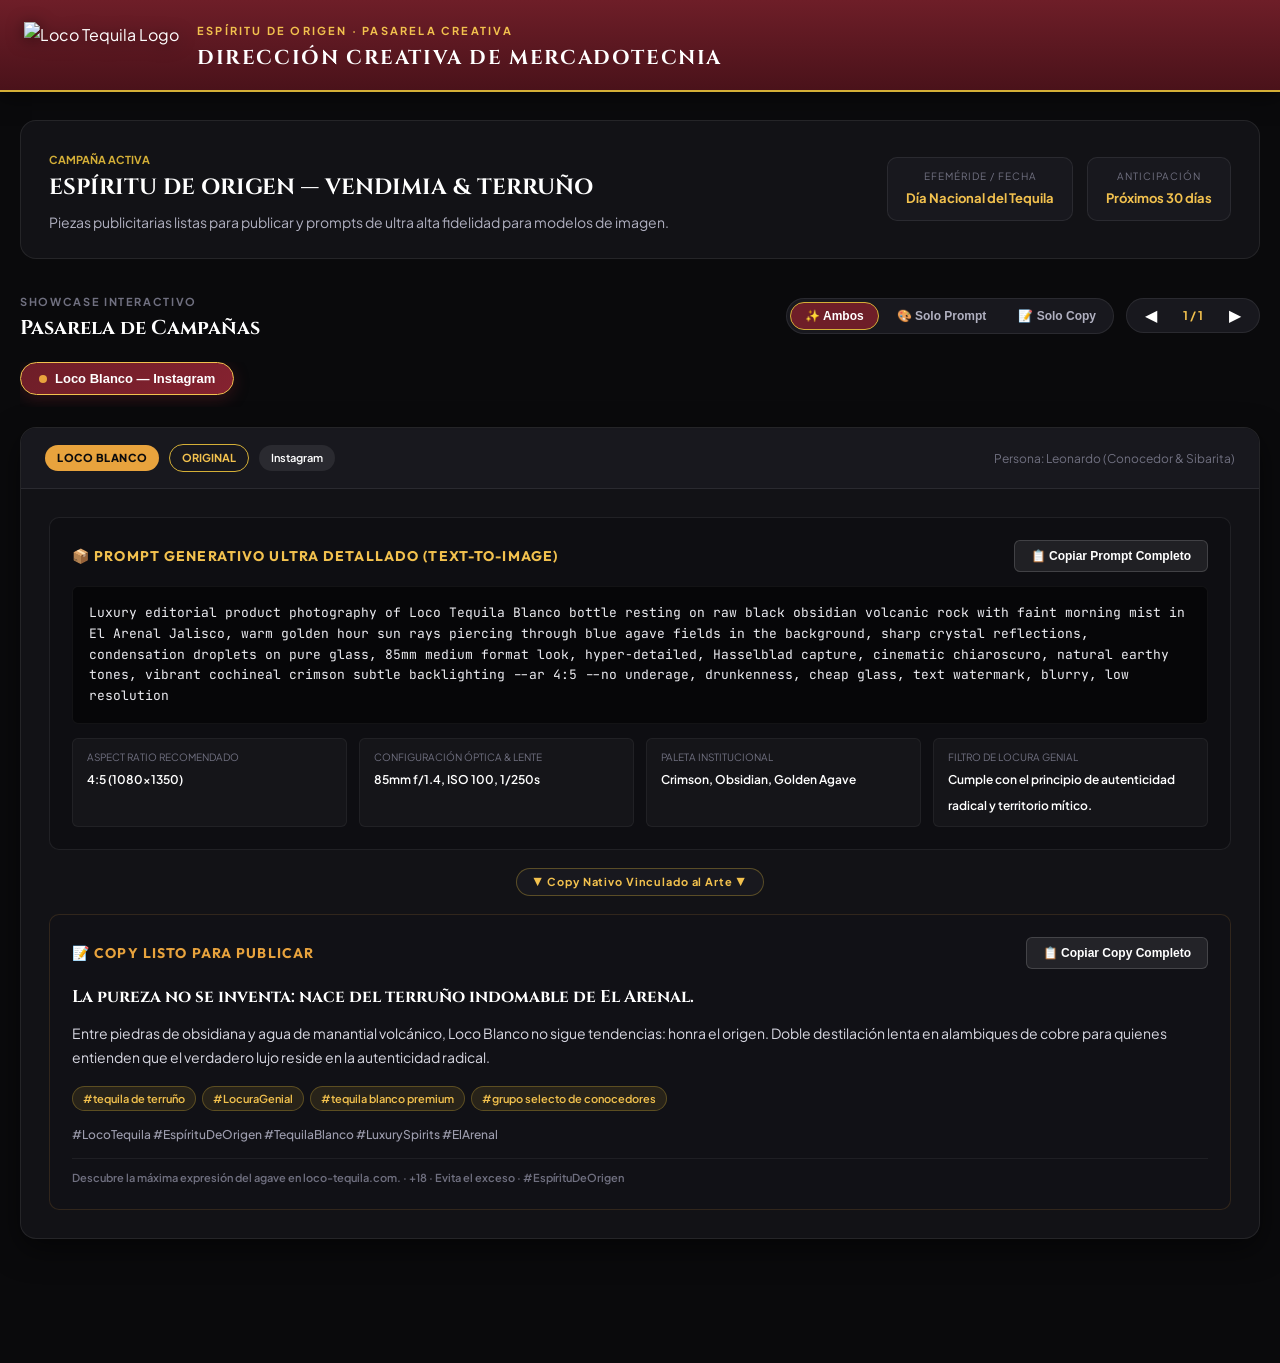
==== references/showcase-template.html @ d639bde7 "Cambios en el HTML y flujo principal" ====
<!DOCTYPE html>
<html lang="es">
<head>
  <meta charset="UTF-8">
  <meta name="viewport" content="width=device-width, initial-scale=1.0">
  <title>Loco Tequila — Pasarela Creativa</title>
  <link rel="preconnect" href="https://fonts.googleapis.com">
  <link rel="preconnect" href="https://fonts.gstatic.com" crossorigin>
  <link href="https://fonts.googleapis.com/css2?family=Cinzel:wght@500;700;800&family=Outfit:wght@300;400;500;600;700&family=Plus+Jakarta+Sans:wght@400;500;600;700&family=JetBrains+Mono:wght@400;500&display=swap" rel="stylesheet">
  <style>
    :root {
      --brand-maroon: #6E1E28;
      --brand-maroon-dark: #4A121A;
      --brand-gold: #D4AF37;
      --brand-gold-bright: #F2C14E;
      --bg-dark: #0A0A0C;
      --bg-card: #121216;
      --bg-card-elevated: #18181E;
      --text-primary: #FFFFFF;
      --text-secondary: #B0B0C0;
      --text-muted: #707080;
      --border-subtle: rgba(255, 255, 255, 0.08);
      --border-gold: rgba(212, 175, 55, 0.35);
      --radius-sm: 6px;
      --radius-md: 10px;
      --radius-lg: 16px;
      --radius-full: 9999px;
      --transition: all 0.25s cubic-bezier(0.4, 0, 0.2, 1);
    }
    * { margin: 0; padding: 0; box-sizing: border-box; }
    body {
      background-color: var(--bg-dark);
      color: var(--text-primary);
      font-family: 'Plus Jakarta Sans', sans-serif;
      line-height: 1.6;
      padding-bottom: 60px;
    }
    /* Top Bar */
    .top-bar {
      background: linear-gradient(180deg, var(--brand-maroon) 0%, var(--brand-maroon-dark) 100%);
      border-bottom: 2px solid var(--brand-gold);
      padding: 16px 24px;
      box-shadow: 0 4px 20px rgba(0, 0, 0, 0.6);
    }
    .header-content {
      max-width: 1300px;
      margin: 0 auto;
      display: flex;
      justify-content: space-between;
      align-items: center;
      flex-wrap: wrap;
      gap: 16px;
    }
    .brand-group {
      display: flex;
      align-items: center;
      gap: 18px;
    }
    .logo-badge {
      display: inline-flex;
      align-items: center;
      justify-content: center;
      background: rgba(0,0,0,0.3);
      border: 1px solid var(--brand-gold);
      padding: 6px 14px;
      border-radius: var(--radius-sm);
    }
    .logo-badge svg {
      height: 38px;
      width: auto;
    }
    .titles .tag {
      font-size: 11px;
      text-transform: uppercase;
      letter-spacing: 0.2em;
      color: var(--brand-gold-bright);
      font-weight: 700;
    }
    .titles h1 {
      font-family: 'Cinzel', serif;
      font-size: 20px;
      font-weight: 700;
      color: #FFFFFF;
      letter-spacing: 0.08em;
    }
    /* Main Layout */
    .main-content {
      max-width: 1300px;
      margin: 0 auto;
      padding: 28px 20px;
    }
    /* Hero */
    .campaign-hero {
      background: var(--bg-card);
      border: 1px solid var(--border-subtle);
      border-radius: var(--radius-lg);
      padding: 24px 28px;
      margin-bottom: 28px;
      display: flex;
      justify-content: space-between;
      align-items: center;
      flex-wrap: wrap;
      gap: 20px;
    }
    .hero-info h2 {
      font-family: 'Cinzel', serif;
      font-size: 22px;
      color: #FFFFFF;
      margin-bottom: 6px;
    }
    .hero-info p {
      color: var(--text-secondary);
      font-size: 14px;
    }
    .hero-chips {
      display: flex;
      gap: 14px;
    }
    .hero-chip {
      background: var(--bg-card-elevated);
      border: 1px solid var(--border-subtle);
      padding: 10px 18px;
      border-radius: var(--radius-md);
      text-align: center;
    }
    .hero-chip .lbl {
      font-size: 10px;
      text-transform: uppercase;
      color: var(--text-muted);
      letter-spacing: 0.1em;
      display: block;
    }
    .hero-chip .val {
      font-size: 13px;
      font-weight: 700;
      color: var(--brand-gold-bright);
    }
    /* Controls Bar */
    .controls-bar {
      display: flex;
      justify-content: space-between;
      align-items: center;
      margin-bottom: 18px;
      flex-wrap: wrap;
      gap: 14px;
    }
    .controls-bar h3 {
      font-family: 'Cinzel', serif;
      font-size: 20px;
      color: #FFFFFF;
    }
    .action-controls {
      display: flex;
      align-items: center;
      gap: 12px;
      flex-wrap: wrap;
    }
    .view-switch {
      display: flex;
      background: var(--bg-card-elevated);
      border: 1px solid var(--border-subtle);
      border-radius: var(--radius-full);
      padding: 3px;
      gap: 4px;
    }
    .view-btn {
      background: transparent;
      border: none;
      color: var(--text-secondary);
      padding: 6px 14px;
      border-radius: var(--radius-full);
      font-size: 12px;
      font-weight: 600;
      cursor: pointer;
      transition: var(--transition);
    }
    .view-btn:hover { color: #FFFFFF; }
    .view-btn.active {
      background: var(--brand-maroon);
      color: #FFFFFF;
      border: 1px solid var(--brand-gold);
    }
    .pager {
      display: flex;
      align-items: center;
      background: var(--bg-card-elevated);
      border: 1px solid var(--border-subtle);
      border-radius: var(--radius-full);
      padding: 3px 10px;
      gap: 8px;
    }
    .pager-btn {
      background: transparent;
      border: none;
      color: var(--text-primary);
      cursor: pointer;
      font-size: 16px;
      padding: 4px 8px;
      transition: var(--transition);
    }
    .pager-btn:hover { color: var(--brand-gold-bright); transform: scale(1.15); }
    .pager-counter {
      font-size: 12px;
      font-weight: 700;
      color: var(--brand-gold-bright);
      min-width: 40px;
      text-align: center;
    }
    /* Concept Tabs */
    .tabs-track {
      display: flex;
      gap: 10px;
      overflow-x: auto;
      padding-bottom: 12px;
      margin-bottom: 20px;
    }
    .tab-pill {
      background: var(--bg-card);
      border: 1px solid var(--border-subtle);
      color: var(--text-secondary);
      padding: 8px 18px;
      border-radius: var(--radius-full);
      font-size: 13px;
      font-weight: 600;
      cursor: pointer;
      white-space: nowrap;
      transition: var(--transition);
      display: flex;
      align-items: center;
      gap: 8px;
    }
    .tab-pill:hover { background: var(--bg-card-elevated); color: #FFFFFF; }
    .tab-pill.active {
      background: linear-gradient(135deg, var(--brand-maroon) 0%, #852230 100%);
      color: #FFFFFF;
      border-color: var(--brand-gold-bright);
      box-shadow: 0 4px 15px rgba(110, 30, 40, 0.4);
    }
    .tab-pill .dot {
      width: 8px;
      height: 8px;
      border-radius: 50%;
    }
    /* Stage Card */
    .stage-card {
      background: var(--bg-card);
      border: 1px solid var(--border-subtle);
      border-radius: var(--radius-lg);
      overflow: hidden;
      box-shadow: 0 10px 30px rgba(0, 0, 0, 0.5);
      margin-bottom: 36px;
    }
    .stage-card-header {
      background: var(--bg-card-elevated);
      border-bottom: 1px solid var(--border-subtle);
      padding: 16px 24px;
      display: flex;
      justify-content: space-between;
      align-items: center;
      flex-wrap: wrap;
      gap: 12px;
    }
    .badges-row {
      display: flex;
      align-items: center;
      gap: 10px;
    }
    .sku-badge {
      background: #E8A33D;
      color: #0A0A0C;
      padding: 4px 12px;
      border-radius: var(--radius-full);
      font-size: 11px;
      font-weight: 800;
      text-transform: uppercase;
      letter-spacing: 0.05em;
    }
    .inv-badge {
      border: 1px solid var(--brand-gold);
      color: var(--brand-gold-bright);
      padding: 4px 12px;
      border-radius: var(--radius-full);
      font-size: 11px;
      font-weight: 700;
      text-transform: uppercase;
    }
    .plat-badge {
      background: rgba(255, 255, 255, 0.08);
      color: #FFFFFF;
      padding: 4px 12px;
      border-radius: var(--radius-full);
      font-size: 11px;
      font-weight: 600;
    }
    .persona-tag {
      font-size: 12px;
      color: var(--text-muted);
    }
    .stage-content {
      padding: 28px;
      display: flex;
      flex-direction: column;
      gap: 28px;
    }
    /* Prompt Zone */
    .prompt-box {
      background: #0E0E12;
      border: 1px solid rgba(255, 255, 255, 0.08);
      border-radius: var(--radius-md);
      padding: 22px;
    }
    .box-top {
      display: flex;
      justify-content: space-between;
      align-items: center;
      margin-bottom: 14px;
      flex-wrap: wrap;
      gap: 10px;
    }
    .box-title {
      font-family: 'Outfit', sans-serif;
      font-size: 14px;
      font-weight: 700;
      color: var(--brand-gold-bright);
      text-transform: uppercase;
      letter-spacing: 0.08em;
    }
    .btn-copy {
      background: rgba(255, 255, 255, 0.08);
      border: 1px solid rgba(255, 255, 255, 0.15);
      color: #FFFFFF;
      padding: 8px 16px;
      border-radius: var(--radius-sm);
      font-size: 12px;
      font-weight: 600;
      cursor: pointer;
      transition: var(--transition);
      display: inline-flex;
      align-items: center;
      gap: 6px;
    }
    .btn-copy:hover {
      background: var(--brand-maroon);
      border-color: var(--brand-gold-bright);
      transform: translateY(-1px);
    }
    .btn-copy.copied {
      background: #1B5E20 !important;
      border-color: #4CAF50 !important;
      color: #FFFFFF !important;
    }
    .prompt-text {
      background: #060608;
      border: 1px solid rgba(255, 255, 255, 0.05);
      border-radius: var(--radius-sm);
      padding: 16px;
      font-family: 'JetBrains Mono', Consolas, monospace;
      font-size: 13px;
      color: #ECECF1;
      line-height: 1.6;
      white-space: pre-wrap;
      word-break: break-word;
      min-height: 80px;
    }
    .meta-grid {
      display: grid;
      grid-template-columns: repeat(auto-fit, minmax(200px, 1fr));
      gap: 12px;
      margin-top: 14px;
    }
    .meta-item {
      background: rgba(255, 255, 255, 0.03);
      border: 1px solid rgba(255, 255, 255, 0.05);
      padding: 10px 14px;
      border-radius: var(--radius-sm);
    }
    .meta-item .m-lbl {
      font-size: 10px;
      text-transform: uppercase;
      color: var(--text-muted);
      display: block;
    }
    .meta-item .m-val {
      font-size: 12px;
      font-weight: 600;
      color: #FFFFFF;
    }
    /* Divider */
    .flow-connector {
      display: flex;
      align-items: center;
      justify-content: center;
      margin: -10px 0;
    }
    .flow-badge {
      background: var(--bg-card-elevated);
      border: 1px solid var(--border-gold);
      color: var(--brand-gold-bright);
      font-size: 11px;
      font-weight: 700;
      padding: 4px 16px;
      border-radius: var(--radius-full);
      letter-spacing: 0.08em;
    }
    /* Copy Zone */
    .copy-box {
      background: #111116;
      border: 1px solid rgba(232, 163, 61, 0.15);
      border-radius: var(--radius-md);
      padding: 22px;
    }
    .copy-headline {
      font-family: 'Cinzel', serif;
      font-size: 17px;
      color: #FFFFFF;
      margin-bottom: 12px;
      font-weight: 700;
    }
    .copy-body {
      font-size: 14px;
      color: #D8D8E2;
      line-height: 1.7;
      white-space: pre-wrap;
      margin-bottom: 16px;
    }
    .keywords-row {
      display: flex;
      flex-wrap: wrap;
      gap: 6px;
      margin-bottom: 14px;
    }
    .kw-tag {
      background: rgba(212, 175, 55, 0.12);
      border: 1px solid rgba(212, 175, 55, 0.3);
      color: var(--brand-gold-bright);
      padding: 3px 10px;
      border-radius: var(--radius-full);
      font-size: 11px;
      font-weight: 600;
    }
    .hashtags-row {
      font-size: 12px;
      color: #9D9DAE;
      margin-bottom: 14px;
      font-weight: 500;
    }
    .legal-row {
      font-size: 11px;
      color: var(--text-muted);
      border-top: 1px solid rgba(255, 255, 255, 0.06);
      padding-top: 10px;
      font-weight: 600;
    }
    /* Utility */
    .zone-hidden { display: none !important; }
    /* Toast */
    .toast-box {
      position: fixed;
      bottom: 24px;
      right: 24px;
      background: #1B5E20;
      color: #FFFFFF;
      padding: 12px 20px;
      border-radius: var(--radius-md);
      font-size: 13px;
      font-weight: 600;
      box-shadow: 0 4px 15px rgba(0,0,0,0.4);
      display: none;
      z-index: 1000;
      animation: fadeIn 0.3s ease;
    }
    @keyframes fadeIn { from { opacity: 0; transform: translateY(10px); } to { opacity: 1; transform: translateY(0); } }
  </style>
</head>
<body>

  <!-- Top Bar -->
  <header class="top-bar">
    <div class="header-content">
      <div class="brand-group">
        <div class="logo-badge" style="background: transparent; border: none; padding: 0;">
          <img src="assets/Loco_Tequila_Logo_white.svg" alt="Loco Tequila Logo" style="height: 46px; width: auto; filter: drop-shadow(0 2px 8px rgba(0,0,0,0.5));">
        </div>
        <div class="titles">
          <span class="tag">Espíritu de Origen · Pasarela Creativa</span>
          <h1>DIRECCIÓN CREATIVA DE MERCADOTECNIA</h1>
        </div>
      </div>
    </div>
  </header>

  <!-- Main Container -->
  <main class="main-content">

    <!-- Hero Context -->
    <section class="campaign-hero">
      <div class="hero-info">
        <span class="tag" style="color: var(--brand-gold); font-size: 11px; font-weight: 700; text-transform: uppercase;">CAMPAÑA ACTIVA</span>
        <h2 id="hero-campaign-title">ESPÍRITU DE ORIGEN — CAMPAÑA INTEGRAL</h2>
        <p id="hero-campaign-subtitle">Prompts ultra detallados para modelos de imagen y copies listos para publicar.</p>
      </div>
      <div class="hero-chips">
        <div class="hero-chip">
          <span class="lbl">EFEMÉRIDE / FECHA</span>
          <span id="hero-date-val" class="val">Día del Tequila</span>
        </div>
        <div class="hero-chip">
          <span class="lbl">ANTICIPACIÓN</span>
          <span class="val">Próximos 30 días</span>
        </div>
      </div>
    </section>

    <!-- Controls -->
    <div class="controls-bar">
      <div>
        <span style="font-size: 11px; text-transform: uppercase; color: var(--text-muted); letter-spacing: 0.15em; font-weight: 700;">SHOWCASE INTERACTIVO</span>
        <h3>Pasarela de Campañas</h3>
      </div>
      <div class="action-controls">
        <div class="view-switch">
          <button id="view-btn-all" class="view-btn active" onclick="setViewMode('all')">✨ Ambos</button>
          <button id="view-btn-prompt" class="view-btn" onclick="setViewMode('prompt')">🎨 Solo Prompt</button>
          <button id="view-btn-copy" class="view-btn" onclick="setViewMode('copy')">📝 Solo Copy</button>
        </div>
        <div class="pager">
          <button class="pager-btn" onclick="prevConcept()" aria-label="Anterior">◀</button>
          <span id="concept-counter" class="pager-counter">1 / 1</span>
          <button class="pager-btn" onclick="nextConcept()" aria-label="Siguiente">▶</button>
        </div>
      </div>
    </div>

    <!-- Concept Tabs -->
    <div id="tabs-container" class="tabs-track"></div>

    <!-- Stage Card -->
    <div class="stage-card">
      <div class="stage-card-header">
        <div class="badges-row">
          <span id="stage-sku" class="sku-badge">Loco Blanco</span>
          <span id="stage-inv" class="inv-badge">Original</span>
          <span id="stage-plat" class="plat-badge">Instagram</span>
        </div>
        <div id="stage-persona" class="persona-tag">Persona: Leonardo</div>
      </div>

      <div class="stage-content">

        <!-- PROMPT ZONE -->
        <div id="zone-prompt" class="prompt-box">
          <div class="box-top">
            <span class="box-title">📦 Prompt Generativo Ultra Detallado (Text-to-Image)</span>
            <button class="btn-copy" onclick="copyCurrentPrompt(this)">
              📋 Copiar Prompt Completo
            </button>
          </div>
          <div id="prompt-text-display" class="prompt-text">Cargando prompt...</div>
          <div class="meta-grid">
            <div class="meta-item">
              <span class="m-lbl">Aspect Ratio Recomendado</span>
              <span id="meta-ar" class="m-val">4:5 (1080x1350)</span>
            </div>
            <div class="meta-item">
              <span class="m-lbl">Configuración Óptica & Lente</span>
              <span id="meta-cam" class="m-val">85mm f/1.4</span>
            </div>
            <div class="meta-item">
              <span class="m-lbl">Paleta Institucional</span>
              <span id="meta-pal" class="m-val">Crimson, Obsidian, Golden</span>
            </div>
            <div class="meta-item">
              <span class="m-lbl">Filtro de Locura Genial</span>
              <span id="meta-fil" class="m-val">Aprobado</span>
            </div>
          </div>
        </div>

        <!-- FLOW CONNECTOR -->
        <div id="zone-connector" class="flow-connector">
          <span class="flow-badge">▼ Copy Nativo Vinculado al Arte ▼</span>
        </div>

        <!-- COPY ZONE -->
        <div id="zone-copy" class="copy-box">
          <div class="box-top">
            <span class="box-title" style="color: #E8A33D;">📝 Copy Listo para Publicar</span>
            <button class="btn-copy" onclick="copyCurrentCopy(this)">
              📋 Copiar Copy Completo
            </button>
          </div>
          <div id="copy-headline-display" class="copy-headline">Cargando titular...</div>
          <div id="copy-body-display" class="copy-body">Cargando cuerpo de texto...</div>
          <div id="copy-keywords-container" class="keywords-row"></div>
          <div id="copy-hashtags-display" class="hashtags-row"></div>
          <div id="copy-legal-display" class="legal-row">+18 · Evita el exceso · #EspírituDeOrigen</div>
        </div>

      </div>
    </div>

  </main>

  <!-- Toast Notification -->
  <div id="toast-msg" class="toast-box">✓ Copiado al portapapeles con éxito</div>

  <script>
    // DATASET DE CAMPAÑA (Se reemplaza dinámicamente con los datos generados)
    const CAMPAIGN = {
      title: "ESPÍRITU DE ORIGEN — VENDIMIA & TERRUÑO",
      subtitle: "Piezas publicitarias listas para publicar y prompts de ultra alta fidelidad para modelos de imagen.",
      date_context: "Día Nacional del Tequila",
      items: [
        {
          sku: "Loco Blanco",
          sku_color: "#E8A33D",
          platform: "Instagram",
          inventiveness: "Original",
          target_persona: "Leonardo (Conocedor & Sibarita)",
          concept_title: "El Alma Cristalina de El Arenal",
          prompt: {
            text: "Luxury editorial product photography of Loco Tequila Blanco bottle resting on raw black obsidian volcanic rock with faint morning mist in El Arenal Jalisco, warm golden hour sun rays piercing through blue agave fields in the background, sharp crystal reflections, condensation droplets on pure glass, 85mm medium format look, hyper-detailed, Hasselblad capture, cinematic chiaroscuro, natural earthy tones, vibrant cochineal crimson subtle backlighting --ar 4:5 --no underage, drunkenness, cheap glass, text watermark, blurry, low resolution",
            aspect_ratio: "4:5 (1080x1350)",
            camera_settings: "85mm f/1.4, ISO 100, 1/250s",
            color_palette: "Crimson, Obsidian, Golden Agave",
            negative_prompt: "underage, drunkenness, cheap glass, watermark, low quality"
          },
          copy: {
            headline: "La pureza no se inventa: nace del terruño indomable de El Arenal.",
            body: "Entre piedras de obsidiana y agua de manantial volcánico, Loco Blanco no sigue tendencias: honra el origen. Doble destilación lenta en alambiques de cobre para quienes entienden que el verdadero lujo reside en la autenticidad radical.",
            call_to_action: "Descubre la máxima expresión del agave en loco-tequila.com.",
            keywords: ["#tequila de terruño", "#LocuraGenial", "#tequila blanco premium", "#grupo selecto de conocedores"],
            hashtags: ["#LocoTequila", "#EspírituDeOrigen", "#TequilaBlanco", "#LuxurySpirits", "#ElArenal"],
            legal: "+18 · Evita el exceso · #EspírituDeOrigen"
          },
          filter_justification: "Cumple con el principio de autenticidad radical y territorio mítico."
        }
      ]
    };

    let currentIndex = 0;
    let currentMode = "all";

    function initApp() {
      if (!CAMPAIGN || !CAMPAIGN.items || CAMPAIGN.items.length === 0) return;
      document.getElementById("hero-campaign-title").textContent = CAMPAIGN.title;
      document.getElementById("hero-campaign-subtitle").textContent = CAMPAIGN.subtitle;
      document.getElementById("hero-date-val").textContent = CAMPAIGN.date_context;
      renderTabs();
      renderCurrentConcept();
    }

    function renderTabs() {
      const container = document.getElementById("tabs-container");
      container.innerHTML = "";
      CAMPAIGN.items.forEach((item, idx) => {
        const btn = document.createElement("button");
        btn.className = `tab-pill ${idx === currentIndex ? 'active' : ''}`;
        btn.innerHTML = `<span class="dot" style="background:${item.sku_color}"></span> ${item.sku} — ${item.platform}`;
        btn.onclick = () => { selectConcept(idx); };
        container.appendChild(btn);
      });
      document.getElementById("concept-counter").textContent = `${currentIndex + 1} / ${CAMPAIGN.items.length}`;
    }

    function selectConcept(idx) {
      currentIndex = idx;
      renderTabs();
      renderCurrentConcept();
    }

    function nextConcept() {
      currentIndex = (currentIndex + 1) % CAMPAIGN.items.length;
      renderTabs();
      renderCurrentConcept();
    }

    function prevConcept() {
      currentIndex = (currentIndex - 1 + CAMPAIGN.items.length) % CAMPAIGN.items.length;
      renderTabs();
      renderCurrentConcept();
    }

    function setViewMode(mode) {
      currentMode = mode;
      document.querySelectorAll(".view-btn").forEach(b => b.classList.remove("active"));
      const btnMap = { all: "view-btn-all", prompt: "view-btn-prompt", copy: "view-btn-copy" };
      if (document.getElementById(btnMap[mode])) {
        document.getElementById(btnMap[mode]).classList.add("active");
      }
      const pZone = document.getElementById("zone-prompt");
      const cZone = document.getElementById("zone-copy");
      const conn = document.getElementById("zone-connector");

      if (mode === "all") {
        pZone.classList.remove("zone-hidden");
        cZone.classList.remove("zone-hidden");
        conn.classList.remove("zone-hidden");
      } else if (mode === "prompt") {
        pZone.classList.remove("zone-hidden");
        cZone.classList.add("zone-hidden");
        conn.classList.add("zone-hidden");
      } else if (mode === "copy") {
        pZone.classList.add("zone-hidden");
        cZone.classList.remove("zone-hidden");
        conn.classList.add("zone-hidden");
      }
    }

    function renderCurrentConcept() {
      const item = CAMPAIGN.items[currentIndex];
      if (!item) return;

      document.getElementById("stage-sku").textContent = item.sku;
      document.getElementById("stage-sku").style.backgroundColor = item.sku_color;
      document.getElementById("stage-inv").textContent = item.inventiveness;
      document.getElementById("stage-plat").textContent = item.platform;
      document.getElementById("stage-persona").textContent = `Persona: ${item.target_persona}`;

      // Prompt
      document.getElementById("prompt-text-display").textContent = item.prompt.text;
      document.getElementById("meta-ar").textContent = item.prompt.aspect_ratio;
      document.getElementById("meta-cam").textContent = item.prompt.camera_settings;
      document.getElementById("meta-pal").textContent = item.prompt.color_palette;
      document.getElementById("meta-fil").textContent = item.filter_justification;

      // Copy
      document.getElementById("copy-headline-display").textContent = item.copy.headline;
      document.getElementById("copy-body-display").textContent = item.copy.body;

      const kwContainer = document.getElementById("copy-keywords-container");
      kwContainer.innerHTML = item.copy.keywords.map(k => `<span class="kw-tag">${k}</span>`).join("");
      document.getElementById("copy-hashtags-display").textContent = item.copy.hashtags.join(" ");
      document.getElementById("copy-legal-display").textContent = `${item.copy.call_to_action} · ${item.copy.legal}`;
    }

    function copyCurrentPrompt(btn) {
      const item = CAMPAIGN.items[currentIndex];
      const text = item ? item.prompt.text : document.getElementById("prompt-text-display").innerText;
      copyUniversal(text, btn, "✓ Prompt copiado al portapapeles");
    }

    function copyCurrentCopy(btn) {
      const item = CAMPAIGN.items[currentIndex];
      const text = item ? `${item.copy.headline}\n\n${item.copy.body}\n\n${item.copy.call_to_action}\n\n${item.copy.hashtags.join(" ")}\n\n${item.copy.legal}` : document.getElementById("copy-body-display").innerText;
      copyUniversal(text, btn, "✓ Copy nativo copiado al portapapeles");
    }

    function copyUniversal(text, btn, msg) {
      if (!text) return;
      let ok = false;
      try {
        const ta = document.createElement("textarea");
        ta.value = text;
        ta.style.position = "fixed";
        ta.style.left = "-9999px";
        ta.style.top = "-9999px";
        document.body.appendChild(ta);
        ta.focus();
        ta.select();
        ok = document.execCommand("copy");
        document.body.removeChild(ta);
      } catch (e) { ok = false; }

      if (!ok && navigator.clipboard && navigator.clipboard.writeText) {
        navigator.clipboard.writeText(text).catch(() => {});
      }

      if (btn) {
        const originalText = btn.innerHTML;
        btn.classList.add("copied");
        btn.innerHTML = "✓ ¡Copiado!";
        setTimeout(() => {
          btn.classList.remove("copied");
          btn.innerHTML = originalText;
        }, 1800);
      }
      showToast(msg);
    }

    function showToast(msg) {
      const toast = document.getElementById("toast-msg");
      toast.textContent = msg;
      toast.style.display = "block";
      setTimeout(() => { toast.style.display = "none"; }, 2500);
    }

    // Inicializar inmediatamente
    initApp();
  </script>
</body>
</html>
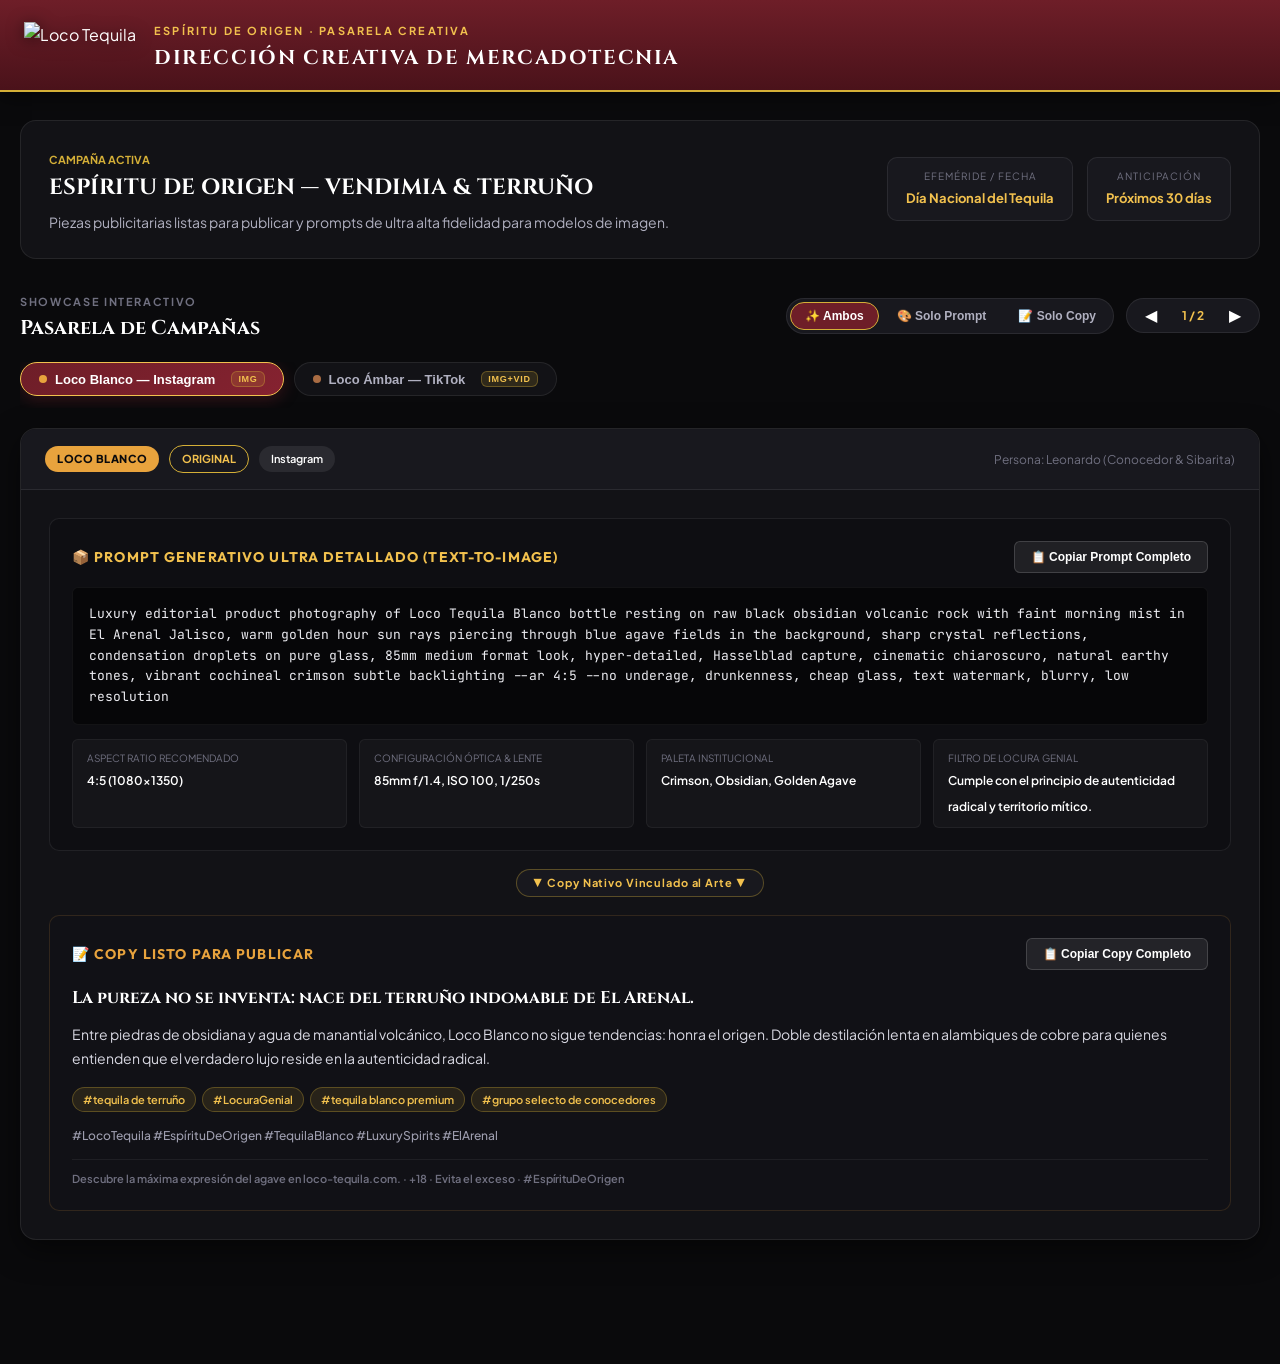
==== commit 8831197e: "Añadiendo cambios a la skill, nuevos métodos de onedrive y pruebas finales del HTML" ====
--- a/references/showcase-template.html
+++ b/references/showcase-template.html
@@ -453,6 +453,86 @@
     }
     /* Utility */
     .zone-hidden { display: none !important; }
+
+    /* Selector de medio (Imagen / Video) y desglose de escenas */
+    .box-top-actions {
+      display: flex;
+      align-items: center;
+      gap: 12px;
+      flex-wrap: wrap;
+    }
+    .media-switch {
+      display: flex;
+      gap: 4px;
+      background: var(--bg-dark);
+      border: 1px solid var(--border-subtle);
+      border-radius: var(--radius-full);
+      padding: 3px;
+    }
+    .media-btn {
+      background: transparent;
+      border: none;
+      color: var(--text-secondary);
+      font-family: inherit;
+      font-size: 11px;
+      font-weight: 600;
+      padding: 6px 14px;
+      border-radius: var(--radius-full);
+      cursor: pointer;
+      transition: var(--transition);
+      white-space: nowrap;
+    }
+    .media-btn:hover { color: #FFFFFF; }
+    .media-btn.active {
+      background: var(--brand-maroon);
+      color: #FFFFFF;
+      box-shadow: 0 0 0 1px var(--border-gold);
+    }
+    .media-badge {
+      display: inline-block;
+      margin-left: 8px;
+      font-size: 9px;
+      font-weight: 700;
+      letter-spacing: 0.08em;
+      padding: 2px 6px;
+      border-radius: var(--radius-sm);
+      background: rgba(212, 175, 55, 0.15);
+      border: 1px solid var(--border-gold);
+      color: var(--brand-gold-bright);
+      vertical-align: middle;
+    }
+    .scenes-block {
+      margin-top: 16px;
+      background: var(--bg-dark);
+      border: 1px solid var(--border-subtle);
+      border-left: 3px solid var(--brand-gold);
+      border-radius: var(--radius-md);
+      padding: 16px 20px;
+    }
+    .scenes-title {
+      display: block;
+      font-size: 11px;
+      text-transform: uppercase;
+      letter-spacing: 0.12em;
+      color: var(--brand-gold-bright);
+      font-weight: 700;
+      margin-bottom: 10px;
+    }
+    .scenes-list {
+      margin: 0;
+      padding-left: 18px;
+      color: var(--text-secondary);
+      font-size: 13px;
+      line-height: 1.7;
+    }
+    .scenes-list li { margin-bottom: 6px; }
+    .scenes-list .scene-time {
+      color: var(--brand-gold-bright);
+      font-family: 'JetBrains Mono', monospace;
+      font-size: 11px;
+      font-weight: 500;
+      margin-right: 6px;
+    }
     /* Toast */
     .toast-box {
       position: fixed;
@@ -479,7 +559,9 @@
     <div class="header-content">
       <div class="brand-group">
         <div class="logo-badge" style="background: transparent; border: none; padding: 0;">
-          <img src="assets/Loco_Tequila_Logo_white.svg" alt="Loco Tequila Logo" style="height: 46px; width: auto; filter: drop-shadow(0 2px 8px rgba(0,0,0,0.5));">
+          <!-- LOGO: sustituir src por el data-URI completo de showcase/assets/logo_base64.txt (18 KB).
+               NO usar assets/Loco_Tequila_Logo_white.svg: pesa 2.2 MB y su ruta relativa se rompe al publicar. -->
+          <img src="__LOGO_BASE64__" alt="Loco Tequila" style="height: 46px; width: auto; filter: drop-shadow(0 2px 8px rgba(0,0,0,0.5));">
         </div>
         <div class="titles">
           <span class="tag">Espíritu de Origen · Pasarela Creativa</span>
@@ -550,23 +632,34 @@
         <!-- PROMPT ZONE -->
         <div id="zone-prompt" class="prompt-box">
           <div class="box-top">
-            <span class="box-title">📦 Prompt Generativo Ultra Detallado (Text-to-Image)</span>
-            <button class="btn-copy" onclick="copyCurrentPrompt(this)">
-              📋 Copiar Prompt Completo
-            </button>
+            <span id="prompt-box-title" class="box-title">📦 Prompt Generativo Ultra Detallado (Text-to-Image)</span>
+            <div class="box-top-actions">
+              <!-- Switch de medio: se genera solo con los medios que el concepto realmente tiene -->
+              <div id="media-switch" class="media-switch"></div>
+              <button class="btn-copy" onclick="copyCurrentPrompt(this)">
+                📋 Copiar Prompt Completo
+              </button>
+            </div>
           </div>
           <div id="prompt-text-display" class="prompt-text">Cargando prompt...</div>
+
+          <!-- Desglose por escena: solo visible en medio video -->
+          <div id="scenes-block" class="scenes-block zone-hidden">
+            <span class="scenes-title">🎬 Desglose por escena</span>
+            <ol id="scenes-list" class="scenes-list"></ol>
+          </div>
+
           <div class="meta-grid">
             <div class="meta-item">
               <span class="m-lbl">Aspect Ratio Recomendado</span>
               <span id="meta-ar" class="m-val">4:5 (1080x1350)</span>
             </div>
             <div class="meta-item">
-              <span class="m-lbl">Configuración Óptica & Lente</span>
+              <span id="meta-lbl-2" class="m-lbl">Configuración Óptica &amp; Lente</span>
               <span id="meta-cam" class="m-val">85mm f/1.4</span>
             </div>
             <div class="meta-item">
-              <span class="m-lbl">Paleta Institucional</span>
+              <span id="meta-lbl-3" class="m-lbl">Paleta Institucional</span>
               <span id="meta-pal" class="m-val">Crimson, Obsidian, Golden</span>
             </div>
             <div class="meta-item">
@@ -605,7 +698,9 @@
   <div id="toast-msg" class="toast-box">✓ Copiado al portapapeles con éxito</div>
 
   <script>
-    // DATASET DE CAMPAÑA (Se reemplaza dinámicamente con los datos generados)
+    // ===== CAMPAIGN:START — sustituir TODO lo que hay entre estos dos marcadores. =====
+    // Es la ÚNICA parte del archivo que se reescribe. El resto (CSS, HTML, funciones)
+    // se hereda intacto: ver references/showcase-rules.md.
     const CAMPAIGN = {
       title: "ESPÍRITU DE ORIGEN — VENDIMIA & TERRUÑO",
       subtitle: "Piezas publicitarias listas para publicar y prompts de ultra alta fidelidad para modelos de imagen.",
@@ -634,12 +729,53 @@
             legal: "+18 · Evita el exceso · #EspírituDeOrigen"
           },
           filter_justification: "Cumple con el principio de autenticidad radical y territorio mítico."
+        },
+        {
+          sku: "Loco Ámbar",
+          sku_color: "#A96C43",
+          platform: "TikTok",
+          inventiveness: "Locura Genial",
+          target_persona: "Ana (Disruptiva, arte contemporáneo)",
+          concept_title: "El Reposo Que Nadie Vio",
+          // Concepto con AMBOS medios: el switch 🎨/🎬 aparece y la pestaña marca IMG+VID.
+          prompt: {
+            text: "Cinematic luxury still life of Loco Ámbar bottle inside a dimly lit tasting cellar at Hacienda La Providencia, dramatic editorial studio chiaroscuro with a single hard key light sculpting the amber tones, four distinct oak barrel staves blurred in the background, 50mm f/1.8, medium close-up, shallow depth of field, deep wine and obsidian black palette with volcanic silver accents, luxury editorial photography Hasselblad medium format look --ar 9:16 --no underage, minors, drunk, drunkenness, excessive drinking, cheap glass, competitor bottles, Casa Dragones bottle, Clase Azul bottle, text watermark, blurry, low resolution",
+            aspect_ratio: "9:16 (1080x1920)",
+            camera_settings: "50mm f/1.8, ISO 200, 1/125s",
+            color_palette: "Deep Wine, Obsidian Black, Volcanic Silver",
+            negative_prompt: "underage, minors, drunk, drunkenness, excessive drinking, cheap glass, competitor bottles, Casa Dragones bottle, Clase Azul bottle, text watermark, blurry, low resolution"
+          },
+          prompt_video: {
+            text: "Vertical 9:16 cinematic sequence following the four-barrel resting process of Loco Ámbar at Hacienda La Providencia. Editorial chiaroscuro throughout, deep wine and obsidian palette with volcanic silver highlights, 50mm f/1.8 look, luxury documentary grade.",
+            aspect_ratio: "9:16 (1080x1920)",
+            duration: "24 s",
+            camera_movement: "Escena 1 dolly in lento · Escena 2 tripié fijo · Escena 3 deriva a mano",
+            audio: "Percusión de barro en crescendo, sin voz en off. Sin licencia comercial especificada.",
+            scenes: [
+              { time: "0–3 s", description: "Gancho: primer plano de la duela de roble abriéndose, polvo de madera suspendido en un haz de luz dura." },
+              { time: "3–12 s", description: "Cuatro barricas distintas en sucesión rítmica; cada corte revela un tono de ámbar más profundo." },
+              { time: "12–20 s", description: "La botella de Loco Ámbar entra en cuadro sobre piedra volcánica; el líquido atrapa la luz lateral." },
+              { time: "20–24 s", description: "Cierre sobre el tagline en pantalla y la leyenda +18 · Evita el exceso." }
+            ],
+            negative_prompt: "underage, minors, drunk, drunkenness, excessive drinking, cheap glass, competitor bottles, Casa Dragones bottle, Clase Azul bottle, text watermark, blurry, low resolution"
+          },
+          copy: {
+            headline: "Cuatro maderas. Un solo carácter.",
+            body: "La maduración convencional busca suavizar. Loco Ámbar busca revelar: cuatro barricas distintas, cada una discutiendo con el agave hasta que el agave gana.",
+            call_to_action: "Conoce el reposo completo en loco-tequila.com.",
+            keywords: ["#tequila reposado 4 barricas", "#tequila disruptivo", "#LocuraGenial"],
+            hashtags: ["#LocoTequila", "#EspírituDeOrigen", "#TequilaReposado", "#HaciendaLaProvidencia"],
+            legal: "+18 · Evita el exceso · #EspírituDeOrigen"
+          },
+          filter_justification: "Provocación técnica con propósito: desafía la maduración convencional sin sacrificar el terruño."
         }
       ]
     };
+    // ===== CAMPAIGN:END =====
 
     let currentIndex = 0;
     let currentMode = "all";
+    let currentMedia = "image"; // "image" | "video" — medio de prompt activo
 
     function initApp() {
       if (!CAMPAIGN || !CAMPAIGN.items || CAMPAIGN.items.length === 0) return;
@@ -650,17 +786,56 @@
       renderCurrentConcept();
     }
 
+    // Medios disponibles en un concepto: "image" si trae prompt, "video" si trae prompt_video.
+    function mediosDe(item) {
+      const m = [];
+      if (item && item.prompt && item.prompt.text) m.push("image");
+      if (item && item.prompt_video && item.prompt_video.text) m.push("video");
+      return m;
+    }
+
+    // Etiqueta corta para la pestaña: IMG, VID o IMG+VID.
+    function etiquetaMedios(item) {
+      const m = mediosDe(item);
+      if (m.length === 2) return "IMG+VID";
+      if (m.length === 1) return m[0] === "video" ? "VID" : "IMG";
+      return "—";
+    }
+
     function renderTabs() {
       const container = document.getElementById("tabs-container");
       container.innerHTML = "";
       CAMPAIGN.items.forEach((item, idx) => {
         const btn = document.createElement("button");
         btn.className = `tab-pill ${idx === currentIndex ? 'active' : ''}`;
-        btn.innerHTML = `<span class="dot" style="background:${item.sku_color}"></span> ${item.sku} — ${item.platform}`;
+        btn.innerHTML = `<span class="dot" style="background:${item.sku_color}"></span> ${item.sku} — ${item.platform}<span class="media-badge">${etiquetaMedios(item)}</span>`;
         btn.onclick = () => { selectConcept(idx); };
         container.appendChild(btn);
       });
       document.getElementById("concept-counter").textContent = `${currentIndex + 1} / ${CAMPAIGN.items.length}`;
+    }
+
+    // Cambia entre prompt de imagen y de video dentro del mismo concepto.
+    function setMedia(medio) {
+      currentMedia = medio;
+      renderCurrentConcept();
+    }
+
+    function renderMediaSwitch(item) {
+      const cont = document.getElementById("media-switch");
+      const medios = mediosDe(item);
+      cont.innerHTML = "";
+      // Con un solo medio el switch no aporta: se oculta.
+      if (medios.length < 2) { cont.classList.add("zone-hidden"); return; }
+      cont.classList.remove("zone-hidden");
+      const etiquetas = { image: "🎨 Imagen", video: "🎬 Video" };
+      medios.forEach(m => {
+        const b = document.createElement("button");
+        b.className = `media-btn ${m === currentMedia ? "active" : ""}`;
+        b.textContent = etiquetas[m];
+        b.onclick = () => { setMedia(m); };
+        cont.appendChild(b);
+      });
     }
 
     function selectConcept(idx) {
@@ -717,11 +892,50 @@
       document.getElementById("stage-plat").textContent = item.platform;
       document.getElementById("stage-persona").textContent = `Persona: ${item.target_persona}`;
 
-      // Prompt
-      document.getElementById("prompt-text-display").textContent = item.prompt.text;
-      document.getElementById("meta-ar").textContent = item.prompt.aspect_ratio;
-      document.getElementById("meta-cam").textContent = item.prompt.camera_settings;
-      document.getElementById("meta-pal").textContent = item.prompt.color_palette;
+      // Prompt — según el medio activo (imagen o video)
+      const medios = mediosDe(item);
+      if (!medios.includes(currentMedia)) currentMedia = medios[0] || "image";
+      renderMediaSwitch(item);
+
+      const esVideo = currentMedia === "video";
+      const p = esVideo ? item.prompt_video : item.prompt;
+      const scenesBlock = document.getElementById("scenes-block");
+      const scenesList = document.getElementById("scenes-list");
+
+      document.getElementById("prompt-box-title").textContent = esVideo
+        ? "🎬 Prompt Generativo Ultra Detallado (Text-to-Video)"
+        : "📦 Prompt Generativo Ultra Detallado (Text-to-Image)";
+
+      if (!p) {
+        document.getElementById("prompt-text-display").textContent =
+          "Este concepto no incluye prompt de " + (esVideo ? "video" : "imagen") + ".";
+        ["meta-ar", "meta-cam", "meta-pal"].forEach(id => {
+          document.getElementById(id).textContent = "[no disponible]";
+        });
+        scenesBlock.classList.add("zone-hidden");
+      } else {
+        document.getElementById("prompt-text-display").textContent = p.text;
+        document.getElementById("meta-ar").textContent = p.aspect_ratio || "[no disponible]";
+
+        // El segundo y tercer slot cambian de significado según el medio.
+        document.getElementById("meta-lbl-2").textContent = esVideo ? "Duración" : "Configuración Óptica & Lente";
+        document.getElementById("meta-cam").textContent =
+          (esVideo ? p.duration : p.camera_settings) || "[no disponible]";
+        document.getElementById("meta-lbl-3").textContent = esVideo ? "Movimiento de Cámara" : "Paleta Institucional";
+        document.getElementById("meta-pal").textContent =
+          (esVideo ? p.camera_movement : p.color_palette) || "[no disponible]";
+
+        // Desglose por escena, solo en video
+        const escenas = Array.isArray(p.scenes) ? p.scenes : [];
+        if (esVideo && escenas.length) {
+          scenesList.innerHTML = escenas.map(s =>
+            `<li><span class="scene-time">${s.time || ""}</span>${s.description || ""}</li>`
+          ).join("");
+          scenesBlock.classList.remove("zone-hidden");
+        } else {
+          scenesBlock.classList.add("zone-hidden");
+        }
+      }
       document.getElementById("meta-fil").textContent = item.filter_justification;
 
       // Copy
@@ -736,8 +950,21 @@
 
     function copyCurrentPrompt(btn) {
       const item = CAMPAIGN.items[currentIndex];
-      const text = item ? item.prompt.text : document.getElementById("prompt-text-display").innerText;
-      copyUniversal(text, btn, "✓ Prompt copiado al portapapeles");
+      if (!item) {
+        copyUniversal(document.getElementById("prompt-text-display").innerText, btn, "✓ Prompt copiado al portapapeles");
+        return;
+      }
+      const esVideo = currentMedia === "video";
+      const p = esVideo ? item.prompt_video : item.prompt;
+      if (!p || !p.text) { showToast("⚠ Este concepto no tiene prompt de " + (esVideo ? "video" : "imagen")); return; }
+
+      // Se copia el prompt completo del medio activo: texto + escenas + negative prompt.
+      const partes = [p.text];
+      if (esVideo && Array.isArray(p.scenes) && p.scenes.length) {
+        partes.push("\nESCENAS:\n" + p.scenes.map(s => `${s.time || ""} ${s.description || ""}`.trim()).join("\n"));
+      }
+      if (p.negative_prompt) partes.push("\nNEGATIVE PROMPT:\n" + p.negative_prompt);
+      copyUniversal(partes.join("\n"), btn, `✓ Prompt de ${esVideo ? "video" : "imagen"} copiado al portapapeles`);
     }
 
     function copyCurrentCopy(btn) {
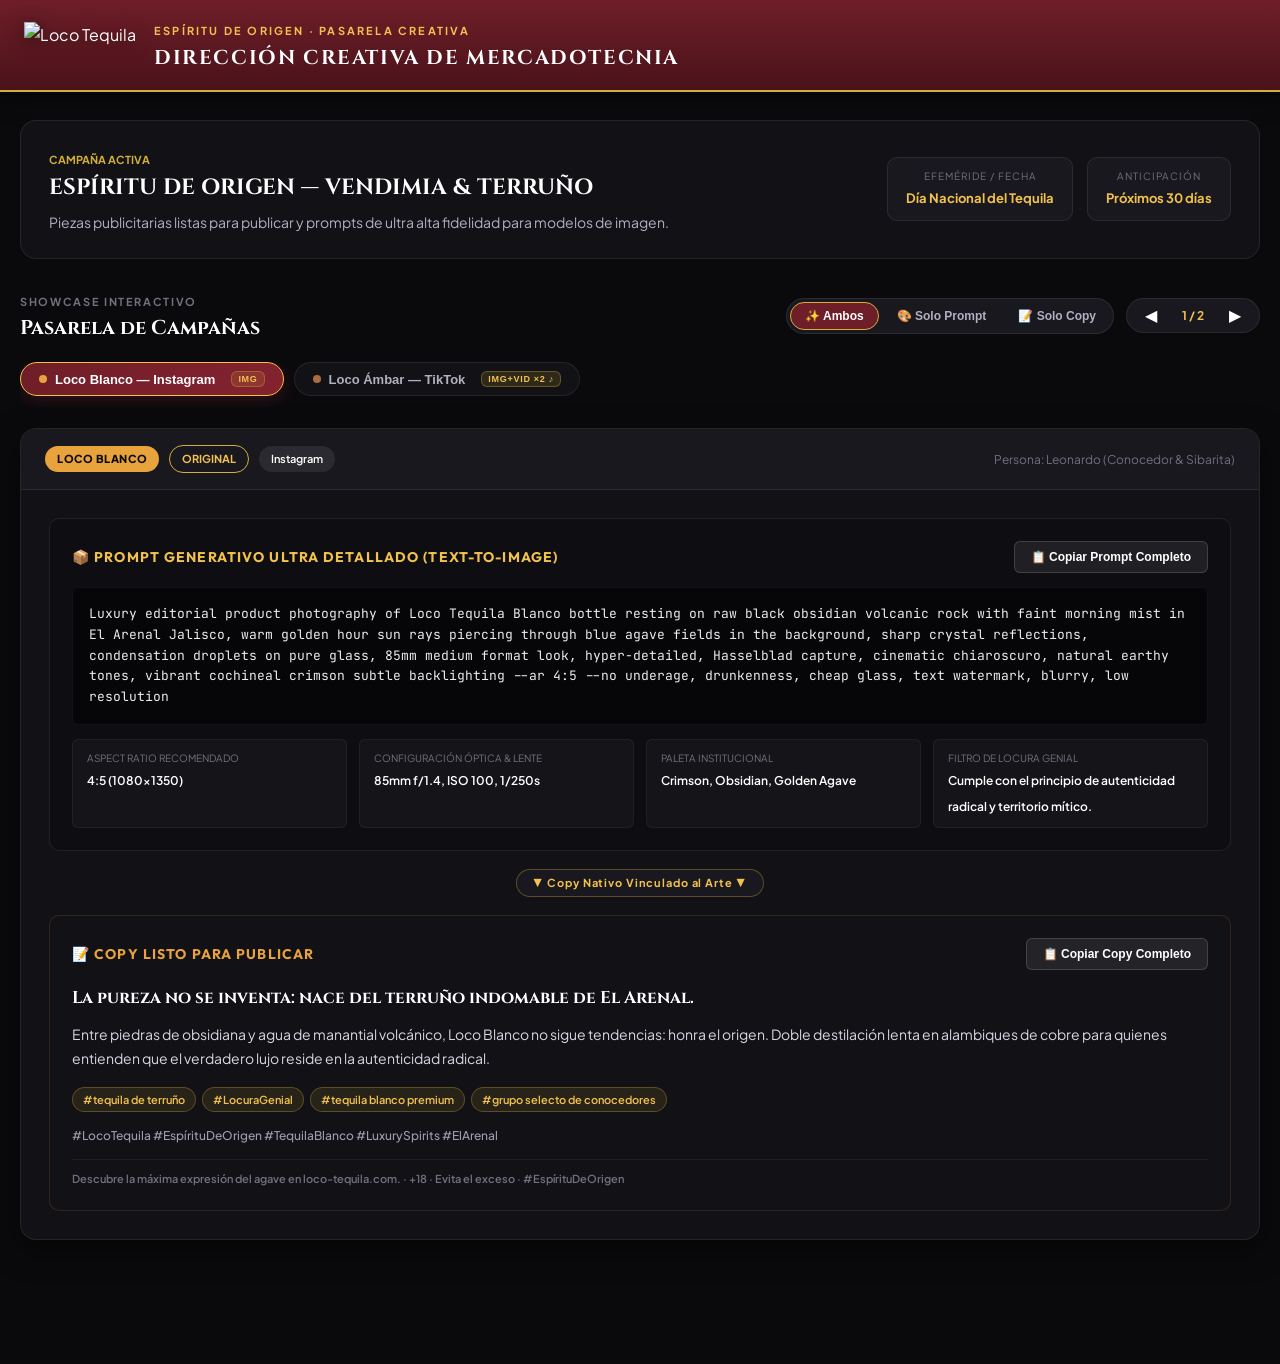
==== commit 746004a3: "Agregando las referencias de los videos basados en gastronomía del cliente para adaptar el estilo :b" ====
--- a/references/showcase-template.html
+++ b/references/showcase-template.html
@@ -533,6 +533,87 @@
       font-weight: 500;
       margin-right: 6px;
     }
+
+    /* Tramos encadenados de video (segments[]) */
+    .segments-block {
+      margin-bottom: 16px;
+      background: var(--bg-dark);
+      border: 1px solid var(--border-subtle);
+      border-radius: var(--radius-md);
+      padding: 14px 16px;
+    }
+    .segments-head {
+      display: flex;
+      justify-content: space-between;
+      align-items: center;
+      gap: 10px;
+      flex-wrap: wrap;
+      margin-bottom: 10px;
+    }
+    .segments-pills {
+      display: flex;
+      gap: 6px;
+      flex-wrap: wrap;
+    }
+    .segments-pills .media-btn {
+      border: 1px solid var(--border-subtle);
+    }
+    .segments-timeline {
+      display: flex;
+      gap: 3px;
+      height: 8px;
+      border-radius: var(--radius-full);
+      overflow: hidden;
+    }
+    .segments-timeline span {
+      background: rgba(212, 175, 55, 0.18);
+      cursor: pointer;
+      transition: var(--transition);
+    }
+    .segments-timeline span.active { background: var(--brand-gold); }
+    .segment-hint {
+      margin-top: 10px;
+      font-size: 11.5px;
+      color: var(--text-muted);
+      line-height: 1.5;
+    }
+    .handoff-grid {
+      display: grid;
+      grid-template-columns: repeat(auto-fit, minmax(240px, 1fr));
+      gap: 12px;
+      margin-top: 16px;
+    }
+    .handoff-item {
+      background: var(--bg-dark);
+      border: 1px solid var(--border-subtle);
+      border-radius: var(--radius-md);
+      padding: 12px 14px;
+    }
+    .version-row {
+      display: flex;
+      align-items: center;
+      gap: 12px;
+      flex-wrap: wrap;
+      margin-bottom: 12px;
+    }
+    .char-counter {
+      font-family: 'JetBrains Mono', monospace;
+      font-size: 11px;
+      color: var(--text-muted);
+    }
+    .char-counter.over { color: #FF8A80; font-weight: 700; }
+    .handoff-item .m-lbl {
+      font-size: 10px;
+      text-transform: uppercase;
+      color: var(--brand-gold-bright);
+      display: block;
+      margin-bottom: 4px;
+    }
+    .handoff-item .m-val {
+      font-size: 12.5px;
+      line-height: 1.6;
+      color: var(--text-secondary);
+    }
     /* Toast */
     .toast-box {
       position: fixed;
@@ -639,19 +720,75 @@
               <button class="btn-copy" onclick="copyCurrentPrompt(this)">
                 📋 Copiar Prompt Completo
               </button>
+              <button id="btn-copy-negative" class="btn-copy zone-hidden" onclick="copyCurrentNegative(this)">
+                🚫 Copiar negativo
+              </button>
+              <button id="btn-copy-all-segments" class="btn-copy zone-hidden" onclick="copyAllSegments(this)">
+                🗒 Copiar guion completo
+              </button>
             </div>
           </div>
+
+          <!-- Tramos encadenados de 10 s: solo visible en video con segments[] -->
+          <div id="segments-block" class="segments-block zone-hidden">
+            <div class="segments-head">
+              <span id="segments-title" class="scenes-title" style="margin-bottom:0;">⛓ Tramos encadenados</span>
+              <div id="segments-pills" class="segments-pills"></div>
+            </div>
+            <div id="segments-timeline" class="segments-timeline"></div>
+            <div class="segment-hint">Genera los tramos en orden. En los tramos de <strong>Continuación</strong>, dale a tu herramienta el video del tramo anterior (extenderlo, video de referencia o su último fotograma). En los de <strong>Corte</strong>, adjunta la foto oficial de la botella. Renombra @Image1 / @Frame1 / @Video1 según cómo nombre las referencias tu herramienta.</div>
+          </div>
+
+          <!-- Versión completa / compacta del prompt de video -->
+          <div id="version-row" class="version-row zone-hidden">
+            <div id="version-switch" class="media-switch">
+              <button id="version-btn-full" class="media-btn active" onclick="setPromptVersion('full')">Completa</button>
+              <button id="version-btn-compact" class="media-btn" onclick="setPromptVersion('compact')">Compacta</button>
+            </div>
+            <span id="char-counter" class="char-counter"></span>
+          </div>
+
           <div id="prompt-text-display" class="prompt-text">Cargando prompt...</div>
 
           <!-- Desglose por escena: solo visible en medio video -->
           <div id="scenes-block" class="scenes-block zone-hidden">
-            <span class="scenes-title">🎬 Desglose por escena</span>
+            <span class="scenes-title">🎬 Beats del tramo</span>
             <ol id="scenes-list" class="scenes-list"></ol>
           </div>
 
+          <!-- Música: solo visible en el medio 🎵 -->
+          <div id="music-block" class="scenes-block zone-hidden">
+            <span class="scenes-title">🎵 Estructura y notas</span>
+            <div id="music-structure" class="segment-hint" style="margin-top:0;"></div>
+            <div id="music-es" class="segment-hint"></div>
+            <div id="music-neg" class="segment-hint"></div>
+            <div id="music-rights" class="segment-hint"></div>
+          </div>
+
+          <!-- Traspaso entre tramos: referencia de entrada y fotograma de salida -->
+          <div id="handoff-grid" class="handoff-grid zone-hidden">
+            <div class="handoff-item">
+              <span class="m-lbl">⬅ Referencia de entrada</span>
+              <span id="handoff-in" class="m-val"></span>
+            </div>
+            <div class="handoff-item">
+              <span class="m-lbl">➡ Fotograma de salida</span>
+              <span id="handoff-out" class="m-val"></span>
+            </div>
+          </div>
+
+          <!-- Postproducción: textos, end card y leyenda (nunca generados por el modelo) -->
+          <div id="post-block" class="scenes-block zone-hidden">
+            <span class="scenes-title">✂️ Postproducción (se monta en el editor)</span>
+            <div id="post-order" class="segment-hint" style="margin-top:0;"></div>
+            <ol id="post-cards" class="scenes-list" style="margin-top:8px;"></ol>
+            <div id="post-endcard" class="segment-hint"></div>
+            <div id="post-legal" class="segment-hint" style="color: var(--brand-gold-bright); font-weight:600;"></div>
+          </div>
+
           <div class="meta-grid">
             <div class="meta-item">
-              <span class="m-lbl">Aspect Ratio Recomendado</span>
+              <span id="meta-lbl-1" class="m-lbl">Aspect Ratio Recomendado</span>
               <span id="meta-ar" class="m-val">4:5 (1080x1350)</span>
             </div>
             <div class="meta-item">
@@ -745,19 +882,67 @@
             color_palette: "Deep Wine, Obsidian Black, Volcanic Silver",
             negative_prompt: "underage, minors, drunk, drunkenness, excessive drinking, cheap glass, competitor bottles, Casa Dragones bottle, Clase Azul bottle, text watermark, blurry, low resolution"
           },
+          // Video en tramos encadenados de 10 s (prompt-standards.md §2.0–§2.4): 20 s → 2 tramos,
+          // con prompt musical y bloque de postproducción. Ningún tramo pide texto al modelo.
           prompt_video: {
-            text: "Vertical 9:16 cinematic sequence following the four-barrel resting process of Loco Ámbar at Hacienda La Providencia. Editorial chiaroscuro throughout, deep wine and obsidian palette with volcanic silver highlights, 50mm f/1.8 look, luxury documentary grade.",
+            text: "Spot vertical de 20 s en dos tramos: bodegón de Loco Ámbar revelado por un barrido de luz de vela (corte) y servido en copa Riedel hasta el plano héroe final (continuación).",
             aspect_ratio: "9:16 (1080x1920)",
-            duration: "24 s",
-            camera_movement: "Escena 1 dolly in lento · Escena 2 tripié fijo · Escena 3 deriva a mano",
-            audio: "Percusión de barro en crescendo, sin voz en off. Sin licencia comercial especificada.",
-            scenes: [
-              { time: "0–3 s", description: "Gancho: primer plano de la duela de roble abriéndose, polvo de madera suspendido en un haz de luz dura." },
-              { time: "3–12 s", description: "Cuatro barricas distintas en sucesión rítmica; cada corte revela un tono de ámbar más profundo." },
-              { time: "12–20 s", description: "La botella de Loco Ámbar entra en cuadro sobre piedra volcánica; el líquido atrapa la luz lateral." },
-              { time: "20–24 s", description: "Cierre sobre el tagline en pantalla y la leyenda +18 · Evita el exceso." }
+            total_duration: "20 s",
+            duration: "20 s · 2 tramos de 10 s",
+            continuity_bible: "Loco Ámbar bottle with exact conical trapezoidal crystal silhouette, thick 2cm solid crystal base, raised red enamel 'Loco' relief, copper-bronze capsule, no paper labels; narrow tulip-shaped Riedel crystal tasting glass; dark walnut table, bronze candelabra with lit taper candles, blurred black-and-white contemporary agave artwork behind; warm candlelight key from camera left with golden backlight through the liquid; 50mm f/1.8 look; amber, deep wine, ivory and dark wood palette.",
+            audio: "Solo ambiente y efectos en los tramos; música aparte (arquetipo B).",
+            compact_limit: 500,
+            negative_prompt: "underage, minors, drunk, drunkenness, excessive drinking, cheap glass, competitor bottles, Casa Dragones bottle, Clase Azul bottle, generic liquor bottle, cylindrical bottle, paper label, sticker label, screw cap, flat base, thin glass, old-fashioned glass, ice cubes, salt rim, lime wedge on rim, shot glass, tequila production process, harvesting agave, jimador, industrial distillery, distillation stills, factory workers, text watermark, gibberish text, misspelled words, deformed text, oversized text, viscous, syrupy, honey-like pour, thick fluid, oily texture, bottom emitters, continuous bubbles from bottom, carbonation, fizzy, bubbles, foam, cloudy liquid, central darkening, caballito, tumbler, champagne flute, blurry, low resolution",
+            segments: [
+              {
+                index: 1, time: "0–10 s", duration_s: 10, shot_type: "cut",
+                reference_input: "@Image1 = foto oficial de la botella de Loco Ámbar (opcional).",
+                text: "Vertical 9:16, 10 seconds. SETTING & LIGHTING: dark walnut table, bronze candelabra with lit taper candles, blurred black-and-white contemporary agave artwork behind, warm candlelight key from camera left, golden backlight through the amber liquid, amber, deep wine, ivory and dark wood palette. ACTIVE REFERENCES: @Image1 as master product reference for the exact Loco Ámbar bottle. ACTION & BEATS: 0–3s near darkness, a candle flame flickers and reveals the raised red enamel 'Loco' relief. 3–7s the warm light slowly sweeps across the conical trapezoidal crystal bottle with thick 2cm solid base and copper-bronze capsule, the liquid glowing luminous golden amber. 7–10s the bottle stands fully lit beside an empty narrow tulip-shaped Riedel crystal tasting glass with real contact shadows. CAMERA: slow dolly in from medium shot to medium close-up, 50mm f/1.8, shallow depth of field. PRESERVATION & LOCKS: bottle static and rigid, preserve exact bottle morphology and label from @Image1, do not redraw typography, clean negative space in the lower third, ambient room tone and candle crackle only, no music.",
+                text_compact: "Vertical 9:16, 10s. SETTING: walnut table, lit candles, warm candlelight, golden backlight, amber and wine palette. REFS: @Image1 exact bottle. BEATS: 0-3s flame reveals red 'Loco' relief; 3-7s light sweeps the bottle, liquid glows amber; 7-10s bottle fully lit beside empty Riedel tulip glass. CAMERA: slow dolly in, 50mm f/1.8. LOCKS: bottle rigid, preserve exact bottle and label from @Image1, no new text, clean lower third, ambient sound only, no music.",
+                camera_movement: "Dolly in lento de plano medio a plano medio corto",
+                scenes: [
+                  { time: "0–3 s", description: "Gancho: casi oscuridad; la llama de una vela revela el relieve rojo «Loco»." },
+                  { time: "3–7 s", description: "La luz cálida barre la botella; el ámbar se enciende." },
+                  { time: "7–10 s", description: "Botella en héroe junto a la copa Riedel vacía." }
+                ],
+                exit_frame: "Plano medio corto, cámara quieta: botella de Loco Ámbar al centro, totalmente iluminada con luz de vela desde la izquierda; copa Riedel vacía a la derecha con sombra de contacto; candelabro y cuadro de agave desenfocados."
+              },
+              {
+                index: 2, time: "10–20 s", duration_s: 10, shot_type: "continuation",
+                reference_input: "@Frame1 = video del Tramo 1 (extenderlo, video de referencia o su último fotograma).",
+                text: "Vertical 9:16, 10 seconds. CONTINUATION FROM SEGMENT 1: Starts exactly from @Frame1 (final frame of the previous segment) with no cut, no jump and identical lighting, lens, color palette, set and bottle design. Continue the camera movement seamlessly. Opening frame: medium close-up, Loco Ámbar bottle centered and fully lit by candlelight from the left, empty Riedel glass on the right with contact shadow, candelabra and agave artwork blurred behind. SETTING & LIGHTING: same dark walnut table, warm candlelight key from camera left, golden backlight through the liquid. ACTIVE REFERENCES: @Frame1 as starting frame, @Image1 as master product reference. ACTION & BEATS: 0–4s an adult hand lifts the bottle and pours into the narrow tulip-shaped Riedel crystal tasting glass, water-thin fluid dynamics, ultra-low viscosity crisp laminar stream, no bottom emitters, mechanical impact micro-bubbles that burst instantly. 4–7s the bottle returns to the table and the liquid settles into a completely still surface within 1.5 seconds, thin transparent tequila tears on the inner walls, luminous golden-amber clarity with no central darkening. 7–10s static hero frame of bottle and served glass. CAMERA: slow orbit to a close-up of the glass, then static tripod. PRESERVATION & LOCKS: preserve exact bottle morphology and label from @Image1, do not redraw typography, clean negative space in the lower third for the logo end card, ambient room tone and soft pour sound only, no music.",
+                text_compact: "Vertical 9:16, 10s. CONTINUATION: start exactly from @Frame1, same light, lens and set. BEATS: 0-4s adult hand pours into Riedel tulip glass, water-thin still spirit, no bubbles; 4-7s bottle back on table, liquid settles in 1.5s, thin tears, clear amber; 7-10s static hero of bottle and glass. CAMERA: slow orbit to close-up, then static. LOCKS: preserve exact bottle and label from @Image1, no new text, clean lower third, ambient sound only, no music.",
+                camera_movement: "Órbita lenta a primer plano de la copa y cierre en tripié fijo",
+                scenes: [
+                  { time: "0–4 s", description: "Una mano adulta sirve en la copa Riedel; vertido fino, sin burbujas." },
+                  { time: "4–7 s", description: "El líquido queda inmóvil en menos de 1.5 s; lágrimas finas en el cristal." },
+                  { time: "7–10 s", description: "Plano héroe fijo de botella y copa servida; tercio inferior limpio." }
+                ],
+                exit_frame: "Plano fijo de cierre: botella y copa servida en reposo total, tercio inferior limpio para el end card."
+              }
             ],
-            negative_prompt: "underage, minors, drunk, drunkenness, excessive drinking, cheap glass, competitor bottles, Casa Dragones bottle, Clase Azul bottle, text watermark, blurry, low resolution"
+            music: {
+              archetype: "B — Neoclásico cinemático",
+              bpm: 88,
+              key_mode: "Re menor",
+              duration: "20 s",
+              structure: "0–10 s piano con fieltro casi solo (bodegón); 10–17 s entran las cuerdas con el servido; 17–20 s acorde sostenido y fade-out sobre el end card.",
+              prompt_en: "[Genre: Cinematic Neoclassical, Warm Acoustic Ambient, Modern Chamber] [Tempo: 88 BPM, 3/4] [Key: D minor] [Instruments: felted grand piano, warm string ensemble, sustained cello, sparse bell chimes] [Mood: timeless elegance, intimate celebration, refined] [Structure: 20 s, solo piano intro 0-10 s, strings enter at 10 s with the pour, sustained resolving chord and soft fade-out in the last 3 s] [Production: natural room acoustics, warm hall reverb, uncompressed dynamics] [Negative: drums, electronic beats, synth leads, vocals, choir, aggressive brass]",
+              prompt_es: "Pieza neoclásica de 20 s a 88 BPM en Re menor: piano de cola con fieltro solo en los primeros 10 s, entran cuerdas cálidas con el servido y cierra con un acorde sostenido que se desvanece en los últimos 3 s. Instrumental, reverberación de sala, sin percusión ni voces.",
+              negative_tags: "drums, electronic beats, synth leads, vocals, choir, aggressive brass",
+              rights: "[no disponible]"
+            },
+            post_production: {
+              edit_order: "Tramo 1 → Tramo 2. Cortes sugeridos: 0–3 s, 3–7 s, 7–10 s del tramo 1; 10–14 s y 14–17 s del tramo 2; 17–20 s plano héroe y end card.",
+              text_cards: [
+                { time: "0–3 s", text: "Cuatro maderas." },
+                { time: "3–7 s", text: "Un solo carácter." },
+                { time: "10–14 s", text: "Loco Ámbar," },
+                { time: "14–17 s", text: "Tequila Reposado" }
+              ],
+              end_card: "Logo oficial «Loco» rojo sobre negro, 17–20 s",
+              legal: "+18 · Evita el exceso · #EspírituDeOrigen"
+            }
           },
           copy: {
             headline: "Cuatro maderas. Un solo carácter.",
@@ -775,7 +960,10 @@
 
     let currentIndex = 0;
     let currentMode = "all";
-    let currentMedia = "image"; // "image" | "video" — medio de prompt activo
+    let currentMedia = "image";   // "image" | "video" | "music" — medio de prompt activo
+    let currentSegment = 0;       // tramo activo del video encadenado (segments[])
+    let currentVersion = "full";  // "full" | "compact" — versión del prompt de video
+    const COMPACT_LIMIT_DEFAULT = 500;
 
     function initApp() {
       if (!CAMPAIGN || !CAMPAIGN.items || CAMPAIGN.items.length === 0) return;
@@ -786,20 +974,43 @@
       renderCurrentConcept();
     }
 
-    // Medios disponibles en un concepto: "image" si trae prompt, "video" si trae prompt_video.
+    // Tramos encadenados de un prompt de video (vacío si es un video de un solo bloque).
+    function segmentosDe(p) {
+      return p && Array.isArray(p.segments) ? p.segments.filter(s => s && s.text) : [];
+    }
+
+    // Prompt musical del video (uno por video), si existe.
+    function musicaDe(item) {
+      const m = item && item.prompt_video && item.prompt_video.music;
+      return m && (m.prompt_en || m.prompt_es) ? m : null;
+    }
+
+    // Medios disponibles en un concepto: imagen, video y, si el video trae música, música.
     function mediosDe(item) {
       const m = [];
       if (item && item.prompt && item.prompt.text) m.push("image");
-      if (item && item.prompt_video && item.prompt_video.text) m.push("video");
+      const pv = item && item.prompt_video;
+      if (pv && (pv.text || segmentosDe(pv).length)) m.push("video");
+      if (musicaDe(item)) m.push("music");
       return m;
     }
 
-    // Etiqueta corta para la pestaña: IMG, VID o IMG+VID.
+    // Etiqueta corta para la pestaña: IMG, VID o IMG+VID (×N si va por tramos, ♪ si trae música).
     function etiquetaMedios(item) {
       const m = mediosDe(item);
-      if (m.length === 2) return "IMG+VID";
-      if (m.length === 1) return m[0] === "video" ? "VID" : "IMG";
-      return "—";
+      const partes = [];
+      if (m.includes("image")) partes.push("IMG");
+      if (m.includes("video")) {
+        const n = segmentosDe(item.prompt_video).length;
+        partes.push("VID" + (n > 1 ? ` ×${n}` : ""));
+      }
+      if (!partes.length) return "—";
+      return partes.join("+") + (m.includes("music") ? " ♪" : "");
+    }
+
+    function etiquetaTipoTramo(s) {
+      if (!s || !s.shot_type) return "";
+      return s.shot_type === "continuation" ? "Continuación" : "Corte";
     }
 
     function renderTabs() {
@@ -815,10 +1026,110 @@
       document.getElementById("concept-counter").textContent = `${currentIndex + 1} / ${CAMPAIGN.items.length}`;
     }
 
-    // Cambia entre prompt de imagen y de video dentro del mismo concepto.
+    // Cambia entre prompt de imagen, de video y musical dentro del mismo concepto.
     function setMedia(medio) {
       currentMedia = medio;
+      currentSegment = 0;
       renderCurrentConcept();
+    }
+
+    function setSegment(idx) {
+      currentSegment = idx;
+      renderCurrentConcept();
+    }
+
+    function setPromptVersion(version) {
+      currentVersion = version;
+      renderCurrentConcept();
+    }
+
+    // Texto del tramo según la versión activa (la compacta solo si existe).
+    function textoActivo(tramo) {
+      if (!tramo) return "";
+      return currentVersion === "compact" && tramo.text_compact ? tramo.text_compact : tramo.text;
+    }
+
+    // Píldoras y línea de tiempo proporcional de los tramos del video activo.
+    function renderSegments(p, tramos) {
+      const block = document.getElementById("segments-block");
+      const copyAll = document.getElementById("btn-copy-all-segments");
+      if (tramos.length < 2) {
+        block.classList.add("zone-hidden");
+        // Con un solo tramo, el guion completo solo aporta si hay música o postproducción.
+        if (tramos.length === 1 && (p.music || p.post_production)) copyAll.classList.remove("zone-hidden");
+        else copyAll.classList.add("zone-hidden");
+        return;
+      }
+      block.classList.remove("zone-hidden");
+      copyAll.classList.remove("zone-hidden");
+      document.getElementById("segments-title").textContent =
+        `⛓ ${tramos.length} tramos encadenados · ${p.total_duration || p.duration || ""}`.trim();
+
+      const pills = document.getElementById("segments-pills");
+      pills.innerHTML = "";
+      const timeline = document.getElementById("segments-timeline");
+      timeline.innerHTML = "";
+      tramos.forEach((s, i) => {
+        const tipo = etiquetaTipoTramo(s);
+        const b = document.createElement("button");
+        b.className = `media-btn ${i === currentSegment ? "active" : ""}`;
+        b.textContent = `Tramo ${i + 1} · ${s.time || ""}${tipo ? " · " + tipo : ""}`;
+        b.onclick = () => { setSegment(i); };
+        pills.appendChild(b);
+
+        const bar = document.createElement("span");
+        bar.className = i === currentSegment ? "active" : "";
+        bar.style.flex = String(Number(s.duration_s) || 10);
+        bar.title = `Tramo ${i + 1} · ${s.time || ""}`;
+        bar.onclick = () => { setSegment(i); };
+        timeline.appendChild(bar);
+      });
+    }
+
+    // Interruptor Completa / Compacta con contador de caracteres.
+    function renderVersionRow(p, tramo) {
+      const row = document.getElementById("version-row");
+      if (!tramo || !tramo.text_compact) { row.classList.add("zone-hidden"); return; }
+      row.classList.remove("zone-hidden");
+      document.getElementById("version-btn-full").className = `media-btn ${currentVersion === "full" ? "active" : ""}`;
+      document.getElementById("version-btn-compact").className = `media-btn ${currentVersion === "compact" ? "active" : ""}`;
+      const limite = Number(p.compact_limit) || COMPACT_LIMIT_DEFAULT;
+      const counter = document.getElementById("char-counter");
+      const largo = textoActivo(tramo).length;
+      if (currentVersion === "compact") {
+        const excede = largo > limite;
+        counter.textContent = `${largo} / ${limite} caracteres${excede ? " — excede el tope de herramientas como Higgsfield" : ""}`;
+        counter.className = `char-counter ${excede ? "over" : ""}`;
+      } else {
+        counter.textContent = `${largo} caracteres · para Gemini/Veo/Flow, Kling o Seedance`;
+        counter.className = "char-counter";
+      }
+    }
+
+    // Caja de postproducción: orden de montaje, tarjetas de texto, end card y leyenda.
+    function renderPostProduction(p, visible) {
+      const block = document.getElementById("post-block");
+      const pp = p && p.post_production;
+      if (!visible || !pp) { block.classList.add("zone-hidden"); return; }
+      block.classList.remove("zone-hidden");
+      document.getElementById("post-order").textContent = pp.edit_order ? "Orden de montaje: " + pp.edit_order : "";
+      const cards = Array.isArray(pp.text_cards) ? pp.text_cards : [];
+      document.getElementById("post-cards").innerHTML = cards.map(c =>
+        `<li><span class="scene-time">${c.time || ""}</span>«${c.text || ""}»</li>`
+      ).join("");
+      document.getElementById("post-endcard").textContent = pp.end_card ? "End card: " + pp.end_card : "";
+      document.getElementById("post-legal").textContent = "Leyenda obligatoria: " + (pp.legal || "+18 · Evita el exceso · #EspírituDeOrigen");
+    }
+
+    // Bloque de música: estructura, versión en español, negativos y derechos.
+    function renderMusic(m) {
+      const block = document.getElementById("music-block");
+      if (!m) { block.classList.add("zone-hidden"); return; }
+      block.classList.remove("zone-hidden");
+      document.getElementById("music-structure").textContent = m.structure ? "Estructura: " + m.structure : "";
+      document.getElementById("music-es").textContent = m.prompt_es ? "En español: " + m.prompt_es : "";
+      document.getElementById("music-neg").textContent = m.negative_tags ? "Excluir: " + m.negative_tags : "";
+      document.getElementById("music-rights").textContent = "Derechos comerciales: " + (m.rights || "[no disponible]") + " — dependen del plan de la herramienta musical.";
     }
 
     function renderMediaSwitch(item) {
@@ -828,7 +1139,7 @@
       // Con un solo medio el switch no aporta: se oculta.
       if (medios.length < 2) { cont.classList.add("zone-hidden"); return; }
       cont.classList.remove("zone-hidden");
-      const etiquetas = { image: "🎨 Imagen", video: "🎬 Video" };
+      const etiquetas = { image: "🎨 Imagen", video: "🎬 Video", music: "🎵 Música" };
       medios.forEach(m => {
         const b = document.createElement("button");
         b.className = `media-btn ${m === currentMedia ? "active" : ""}`;
@@ -840,18 +1151,21 @@
 
     function selectConcept(idx) {
       currentIndex = idx;
+      currentSegment = 0;
       renderTabs();
       renderCurrentConcept();
     }
 
     function nextConcept() {
       currentIndex = (currentIndex + 1) % CAMPAIGN.items.length;
+      currentSegment = 0;
       renderTabs();
       renderCurrentConcept();
     }
 
     function prevConcept() {
       currentIndex = (currentIndex - 1 + CAMPAIGN.items.length) % CAMPAIGN.items.length;
+      currentSegment = 0;
       renderTabs();
       renderCurrentConcept();
     }
@@ -892,48 +1206,101 @@
       document.getElementById("stage-plat").textContent = item.platform;
       document.getElementById("stage-persona").textContent = `Persona: ${item.target_persona}`;
 
-      // Prompt — según el medio activo (imagen o video)
+      // Prompt — según el medio activo (imagen, video o música)
       const medios = mediosDe(item);
       if (!medios.includes(currentMedia)) currentMedia = medios[0] || "image";
       renderMediaSwitch(item);
 
       const esVideo = currentMedia === "video";
-      const p = esVideo ? item.prompt_video : item.prompt;
+      const esMusica = currentMedia === "music";
+      const p = esMusica || esVideo ? item.prompt_video : item.prompt;
       const scenesBlock = document.getElementById("scenes-block");
       const scenesList = document.getElementById("scenes-list");
-
-      document.getElementById("prompt-box-title").textContent = esVideo
-        ? "🎬 Prompt Generativo Ultra Detallado (Text-to-Video)"
-        : "📦 Prompt Generativo Ultra Detallado (Text-to-Image)";
-
-      if (!p) {
-        document.getElementById("prompt-text-display").textContent =
-          "Este concepto no incluye prompt de " + (esVideo ? "video" : "imagen") + ".";
-        ["meta-ar", "meta-cam", "meta-pal"].forEach(id => {
-          document.getElementById(id).textContent = "[no disponible]";
-        });
+      const handoff = document.getElementById("handoff-grid");
+      const negBtn = document.getElementById("btn-copy-negative");
+      document.getElementById("meta-lbl-1").textContent = "Aspect Ratio Recomendado";
+
+      // Video por tramos: el contenido visible es el del tramo activo.
+      const tramos = esVideo ? segmentosDe(p) : [];
+      if (currentSegment >= tramos.length) currentSegment = 0;
+      const tramo = tramos.length ? tramos[currentSegment] : null;
+      renderSegments(p || {}, tramos);
+      renderVersionRow(p || {}, tramo);
+      renderPostProduction(p, esVideo);
+      renderMusic(esMusica ? musicaDe(item) : null);
+
+      if (esMusica) {
+        const m = musicaDe(item);
+        document.getElementById("prompt-box-title").textContent = "🎵 Prompt Musical (Text-to-Music) — pista completa del video";
+        document.getElementById("prompt-text-display").textContent = m.prompt_en || m.prompt_es;
+        document.getElementById("meta-lbl-1").textContent = "Arquetipo";
+        document.getElementById("meta-ar").textContent = m.archetype || "[no disponible]";
+        document.getElementById("meta-lbl-2").textContent = "BPM · Modo";
+        document.getElementById("meta-cam").textContent = [m.bpm ? m.bpm + " BPM" : "", m.key_mode || ""].filter(Boolean).join(" · ") || "[no disponible]";
+        document.getElementById("meta-lbl-3").textContent = "Duración";
+        document.getElementById("meta-pal").textContent = m.duration || p.total_duration || "[no disponible]";
         scenesBlock.classList.add("zone-hidden");
+        handoff.classList.add("zone-hidden");
+        negBtn.classList.add("zone-hidden");
+        document.getElementById("btn-copy-all-segments").classList.add("zone-hidden");
       } else {
-        document.getElementById("prompt-text-display").textContent = p.text;
-        document.getElementById("meta-ar").textContent = p.aspect_ratio || "[no disponible]";
-
-        // El segundo y tercer slot cambian de significado según el medio.
-        document.getElementById("meta-lbl-2").textContent = esVideo ? "Duración" : "Configuración Óptica & Lente";
-        document.getElementById("meta-cam").textContent =
-          (esVideo ? p.duration : p.camera_settings) || "[no disponible]";
-        document.getElementById("meta-lbl-3").textContent = esVideo ? "Movimiento de Cámara" : "Paleta Institucional";
-        document.getElementById("meta-pal").textContent =
-          (esVideo ? p.camera_movement : p.color_palette) || "[no disponible]";
-
-        // Desglose por escena, solo en video
-        const escenas = Array.isArray(p.scenes) ? p.scenes : [];
-        if (esVideo && escenas.length) {
-          scenesList.innerHTML = escenas.map(s =>
-            `<li><span class="scene-time">${s.time || ""}</span>${s.description || ""}</li>`
-          ).join("");
-          scenesBlock.classList.remove("zone-hidden");
+        const titulo = tramos.length > 1
+          ? `🎬 Prompt Generativo Ultra Detallado (Text-to-Video) — Tramo ${currentSegment + 1} de ${tramos.length}${etiquetaTipoTramo(tramo) ? " · " + etiquetaTipoTramo(tramo) : ""}`
+          : "🎬 Prompt Generativo Ultra Detallado (Text-to-Video)";
+        document.getElementById("prompt-box-title").textContent = esVideo
+          ? titulo
+          : "📦 Prompt Generativo Ultra Detallado (Text-to-Image)";
+
+        const negativo = esVideo && p ? ((tramo && tramo.negative_prompt) || p.negative_prompt) : null;
+        negBtn.classList[negativo ? "remove" : "add"]("zone-hidden");
+
+        if (!p) {
+          document.getElementById("prompt-text-display").textContent =
+            "Este concepto no incluye prompt de " + (esVideo ? "video" : "imagen") + ".";
+          ["meta-ar", "meta-cam", "meta-pal"].forEach(id => {
+            document.getElementById(id).textContent = "[no disponible]";
+          });
+          scenesBlock.classList.add("zone-hidden");
+          handoff.classList.add("zone-hidden");
         } else {
-          scenesBlock.classList.add("zone-hidden");
+          document.getElementById("prompt-text-display").textContent = tramo ? textoActivo(tramo) : p.text;
+          document.getElementById("meta-ar").textContent = p.aspect_ratio || "[no disponible]";
+
+          // El segundo y tercer slot cambian de significado según el medio.
+          let duracion = p.duration;
+          if (tramo && tramos.length > 1) {
+            const seg = tramo.duration_s ? `${tramo.duration_s} s` : (tramo.time || "");
+            duracion = `Tramo ${currentSegment + 1}/${tramos.length} · ${seg} (total ${p.total_duration || p.duration || "[no disponible]"})`;
+          } else if (tramo && tramo.duration_s) {
+            duracion = p.total_duration || `${tramo.duration_s} s`;
+          }
+          document.getElementById("meta-lbl-2").textContent = esVideo ? "Duración" : "Configuración Óptica & Lente";
+          document.getElementById("meta-cam").textContent =
+            (esVideo ? duracion : p.camera_settings) || "[no disponible]";
+          document.getElementById("meta-lbl-3").textContent = esVideo ? "Movimiento de Cámara" : "Paleta Institucional";
+          document.getElementById("meta-pal").textContent =
+            (esVideo ? ((tramo && tramo.camera_movement) || p.camera_movement) : p.color_palette) || "[no disponible]";
+
+          // Traspaso entre tramos: qué referencia recibe y con qué fotograma termina.
+          if (tramo && (tramo.reference_input || tramo.exit_frame)) {
+            document.getElementById("handoff-in").textContent = tramo.reference_input || "[no disponible]";
+            document.getElementById("handoff-out").textContent = tramo.exit_frame || "[no disponible]";
+            handoff.classList.remove("zone-hidden");
+          } else {
+            handoff.classList.add("zone-hidden");
+          }
+
+          // Beats / escenas, solo en video (del tramo activo si lo hay)
+          const fuente = tramo || p;
+          const escenas = Array.isArray(fuente.scenes) ? fuente.scenes : [];
+          if (esVideo && escenas.length) {
+            scenesList.innerHTML = escenas.map(s =>
+              `<li><span class="scene-time">${s.time || ""}</span>${s.description || ""}</li>`
+            ).join("");
+            scenesBlock.classList.remove("zone-hidden");
+          } else {
+            scenesBlock.classList.add("zone-hidden");
+          }
         }
       }
       document.getElementById("meta-fil").textContent = item.filter_justification;
@@ -954,17 +1321,98 @@
         copyUniversal(document.getElementById("prompt-text-display").innerText, btn, "✓ Prompt copiado al portapapeles");
         return;
       }
+
+      // Música: solo el prompt musical.
+      if (currentMedia === "music") {
+        const m = musicaDe(item);
+        if (!m) { showToast("⚠ Este concepto no tiene prompt musical"); return; }
+        copyUniversal(m.prompt_en || m.prompt_es, btn, "✓ Prompt musical copiado al portapapeles");
+        return;
+      }
+
       const esVideo = currentMedia === "video";
       const p = esVideo ? item.prompt_video : item.prompt;
-      if (!p || !p.text) { showToast("⚠ Este concepto no tiene prompt de " + (esVideo ? "video" : "imagen")); return; }
-
-      // Se copia el prompt completo del medio activo: texto + escenas + negative prompt.
+      const tramos = esVideo ? segmentosDe(p) : [];
+      if (!p || !(p.text || tramos.length)) { showToast("⚠ Este concepto no tiene prompt de " + (esVideo ? "video" : "imagen")); return; }
+
+      // Video por tramos: SOLO el prompt positivo limpio del tramo activo, sin
+      // encabezados en español (el modelo podría renderizarlos como subtítulos).
+      // El negativo se copia aparte con «Copiar negativo».
+      if (tramos.length) {
+        const i = Math.min(currentSegment, tramos.length - 1);
+        const version = currentVersion === "compact" && tramos[i].text_compact ? "compacta" : "completa";
+        copyUniversal(textoActivo(tramos[i]), btn, `✓ Tramo ${i + 1} de ${tramos.length} (versión ${version}) copiado`);
+        return;
+      }
+
+      // Video de un solo bloque (campañas anteriores): texto y escenas, sin encabezados.
+      if (esVideo) {
+        const partes = [p.text];
+        if (Array.isArray(p.scenes) && p.scenes.length) {
+          partes.push(p.scenes.map(s => `${s.time || ""} ${s.description || ""}`.trim()).join("\n"));
+        }
+        copyUniversal(partes.join("\n\n"), btn, "✓ Prompt de video copiado al portapapeles");
+        return;
+      }
+
+      // Imagen: texto + negative prompt.
       const partes = [p.text];
-      if (esVideo && Array.isArray(p.scenes) && p.scenes.length) {
-        partes.push("\nESCENAS:\n" + p.scenes.map(s => `${s.time || ""} ${s.description || ""}`.trim()).join("\n"));
+      if (p.negative_prompt) partes.push("\nNEGATIVE PROMPT:\n" + p.negative_prompt);
+      copyUniversal(partes.join("\n"), btn, "✓ Prompt de imagen copiado al portapapeles");
+    }
+
+    function copyCurrentNegative(btn) {
+      const item = CAMPAIGN.items[currentIndex];
+      const p = item && item.prompt_video;
+      const tramos = segmentosDe(p);
+      const tramo = tramos.length ? tramos[Math.min(currentSegment, tramos.length - 1)] : null;
+      const neg = (tramo && tramo.negative_prompt) || (p && p.negative_prompt);
+      if (!neg) { showToast("⚠ Este video no tiene negative prompt"); return; }
+      copyUniversal(neg, btn, "✓ Negative prompt copiado: pégalo en la casilla negativa de tu herramienta");
+    }
+
+    // Guion completo para el editor (NO para pegar en la herramienta): tramos con
+    // ambas versiones, beats, referencias, negativo, música y postproducción.
+    function textoTramo(p, tramos, i) {
+      const s = tramos[i];
+      const tipo = etiquetaTipoTramo(s);
+      const partes = [`=== TRAMO ${i + 1}/${tramos.length} (${s.time || ""}${s.duration_s ? " · " + s.duration_s + " s" : ""}${tipo ? " · " + tipo : ""}) ===`];
+      if (s.reference_input) partes.push("REFERENCIA DE ENTRADA: " + s.reference_input);
+      partes.push("\nPROMPT COMPLETO:\n" + s.text);
+      if (s.text_compact) partes.push(`\nPROMPT COMPACTO (${s.text_compact.length} caracteres):\n` + s.text_compact);
+      if (Array.isArray(s.scenes) && s.scenes.length) {
+        partes.push("\nBEATS:\n" + s.scenes.map(e => `${e.time || ""} ${e.description || ""}`.trim()).join("\n"));
       }
-      if (p.negative_prompt) partes.push("\nNEGATIVE PROMPT:\n" + p.negative_prompt);
-      copyUniversal(partes.join("\n"), btn, `✓ Prompt de ${esVideo ? "video" : "imagen"} copiado al portapapeles`);
+      if (s.exit_frame) partes.push("\nFOTOGRAMA DE SALIDA: " + s.exit_frame);
+      const neg = s.negative_prompt || p.negative_prompt;
+      if (neg) partes.push("\nNEGATIVE PROMPT:\n" + neg);
+      return partes.join("\n");
+    }
+
+    function copyAllSegments(btn) {
+      const item = CAMPAIGN.items[currentIndex];
+      const p = item && item.prompt_video;
+      const tramos = segmentosDe(p);
+      if (!tramos.length) { showToast("⚠ Este concepto no tiene tramos de video"); return; }
+      const bloques = tramos.map((_, i) => textoTramo(p, tramos, i));
+      const m = musicaDe(item);
+      if (m) {
+        bloques.push(["=== MÚSICA ===",
+          [m.archetype, m.bpm ? m.bpm + " BPM" : "", m.key_mode, m.duration].filter(Boolean).join(" · "),
+          m.structure ? "Estructura: " + m.structure : "",
+          m.prompt_en || "", m.prompt_es ? "ES: " + m.prompt_es : "",
+          "Derechos comerciales: " + (m.rights || "[no disponible]")].filter(Boolean).join("\n"));
+      }
+      const pp = p.post_production;
+      if (pp) {
+        const tarjetas = (pp.text_cards || []).map(c => `${c.time || ""} «${c.text || ""}»`).join("\n");
+        bloques.push(["=== POSTPRODUCCIÓN ===",
+          pp.edit_order ? "Orden de montaje: " + pp.edit_order : "",
+          tarjetas ? "Tarjetas de texto:\n" + tarjetas : "",
+          pp.end_card ? "End card: " + pp.end_card : "",
+          "Leyenda obligatoria: " + (pp.legal || "+18 · Evita el exceso · #EspírituDeOrigen")].filter(Boolean).join("\n"));
+      }
+      copyUniversal(bloques.join("\n\n"), btn, `✓ Guion completo (${tramos.length} tramos) copiado al portapapeles`);
     }
 
     function copyCurrentCopy(btn) {
